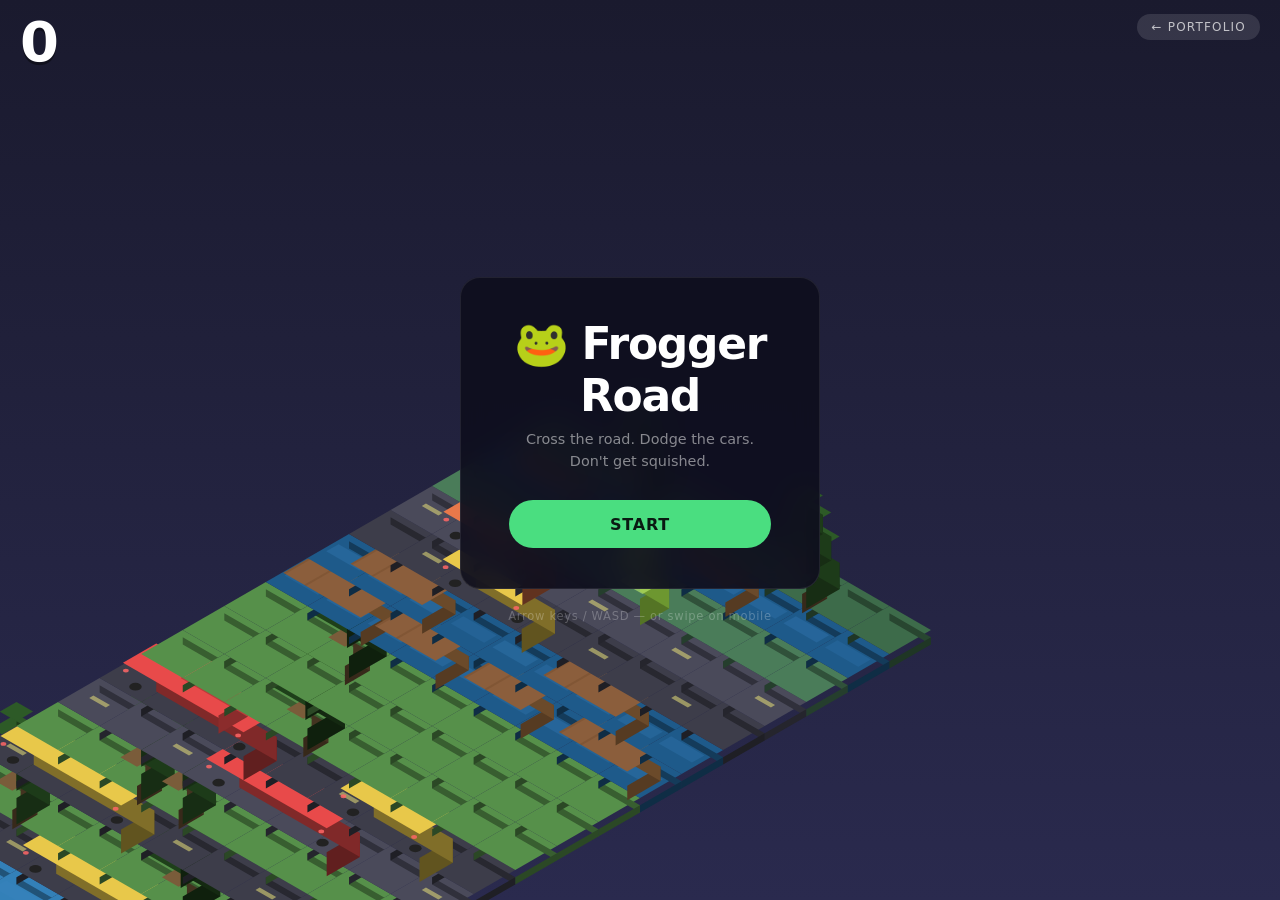
==== frogger-road/index.html @ 853d9061 "Add Frogger Road — Crossy Road-style isometric game" ====
<!DOCTYPE html>
<html lang="en">
<head>
  <meta charset="UTF-8" />
  <meta name="viewport" content="width=device-width, initial-scale=1.0" />
  <title>Frogger Road — Oulan Li</title>
  <meta name="description" content="A chunky, blocky Crossy Road-style game built in JavaScript by Oulan Li." />
  <style>
    * { box-sizing: border-box; margin: 0; padding: 0; }

    :root {
      --bg: #1a1a2e;
      --ui-font: 'Segoe UI', system-ui, sans-serif;
    }

    body {
      background: var(--bg);
      display: flex;
      flex-direction: column;
      align-items: center;
      justify-content: center;
      min-height: 100svh;
      font-family: var(--ui-font);
      overflow: hidden;
      user-select: none;
    }

    #hud {
      position: fixed;
      top: 0; left: 0; right: 0;
      display: flex;
      justify-content: space-between;
      align-items: flex-start;
      padding: 14px 20px 0;
      z-index: 10;
      pointer-events: none;
    }

    #score-display {
      font-size: clamp(2rem, 6vw, 3.5rem);
      font-weight: 900;
      color: #fff;
      text-shadow: 0 3px 0 rgba(0,0,0,0.4);
      letter-spacing: -0.02em;
      line-height: 1;
    }

    #back-btn {
      pointer-events: all;
      background: rgba(255,255,255,0.12);
      border: none;
      color: rgba(255,255,255,0.7);
      font-family: var(--ui-font);
      font-size: 0.75rem;
      letter-spacing: 0.1em;
      text-transform: uppercase;
      padding: 6px 14px;
      border-radius: 20px;
      cursor: pointer;
      text-decoration: none;
      display: inline-block;
      transition: background 0.2s;
    }
    #back-btn:hover { background: rgba(255,255,255,0.22); }

    canvas {
      display: block;
      /* canvas is sized by JS */
      image-rendering: pixelated;
    }

    /* ---- Overlays ---- */
    .overlay {
      position: fixed;
      inset: 0;
      display: flex;
      flex-direction: column;
      align-items: center;
      justify-content: center;
      gap: 1.25rem;
      z-index: 20;
      padding: 2rem;
    }

    .overlay-box {
      background: rgba(15, 15, 30, 0.92);
      backdrop-filter: blur(12px);
      border-radius: 20px;
      padding: 2.5rem 3rem;
      text-align: center;
      max-width: 360px;
      width: 100%;
      border: 1px solid rgba(255,255,255,0.08);
    }

    .overlay-title {
      font-size: clamp(1.8rem, 6vw, 2.75rem);
      font-weight: 900;
      color: #fff;
      letter-spacing: -0.03em;
      margin-bottom: 0.5rem;
    }

    .overlay-sub {
      font-size: 0.9rem;
      color: rgba(255,255,255,0.5);
      margin-bottom: 1.75rem;
      line-height: 1.5;
    }

    .overlay-score {
      font-size: 1.1rem;
      color: rgba(255,255,255,0.7);
      margin-bottom: 0.25rem;
    }
    .overlay-best {
      font-size: 0.8rem;
      color: rgba(255,255,255,0.35);
      margin-bottom: 1.75rem;
    }

    .play-btn {
      background: #4ade80;
      color: #0a1a12;
      font-weight: 900;
      font-size: 1rem;
      letter-spacing: 0.05em;
      text-transform: uppercase;
      border: none;
      border-radius: 50px;
      padding: 0.9rem 2.5rem;
      cursor: pointer;
      transition: transform 0.1s, background 0.2s;
      font-family: var(--ui-font);
      width: 100%;
    }
    .play-btn:hover { background: #86efac; transform: scale(1.03); }
    .play-btn:active { transform: scale(0.97); }

    .controls-hint {
      font-size: 0.72rem;
      color: rgba(255,255,255,0.25);
      letter-spacing: 0.06em;
      text-align: center;
    }

    .hidden { display: none !important; }
  </style>
</head>
<body>

<div id="hud">
  <div id="score-display">0</div>
  <a id="back-btn" href="../index.html">← Portfolio</a>
</div>

<canvas id="canvas"></canvas>

<!-- Start screen -->
<div class="overlay" id="start-overlay">
  <div class="overlay-box">
    <div class="overlay-title">🐸 Frogger Road</div>
    <div class="overlay-sub">Cross the road. Dodge the cars.<br>Don't get squished.</div>
    <button class="play-btn" id="start-btn">Start</button>
  </div>
  <div class="controls-hint">Arrow keys / WASD — or swipe on mobile</div>
</div>

<!-- Game over screen -->
<div class="overlay hidden" id="dead-overlay">
  <div class="overlay-box">
    <div class="overlay-title">💀 Squished</div>
    <div class="overlay-score" id="final-score">Score: 0</div>
    <div class="overlay-best" id="best-score">Best: 0</div>
    <button class="play-btn" id="restart-btn">Try Again</button>
  </div>
  <div class="controls-hint">Arrow keys / WASD — or swipe on mobile</div>
</div>

<script src="game.js"></script>
</body>
</html>
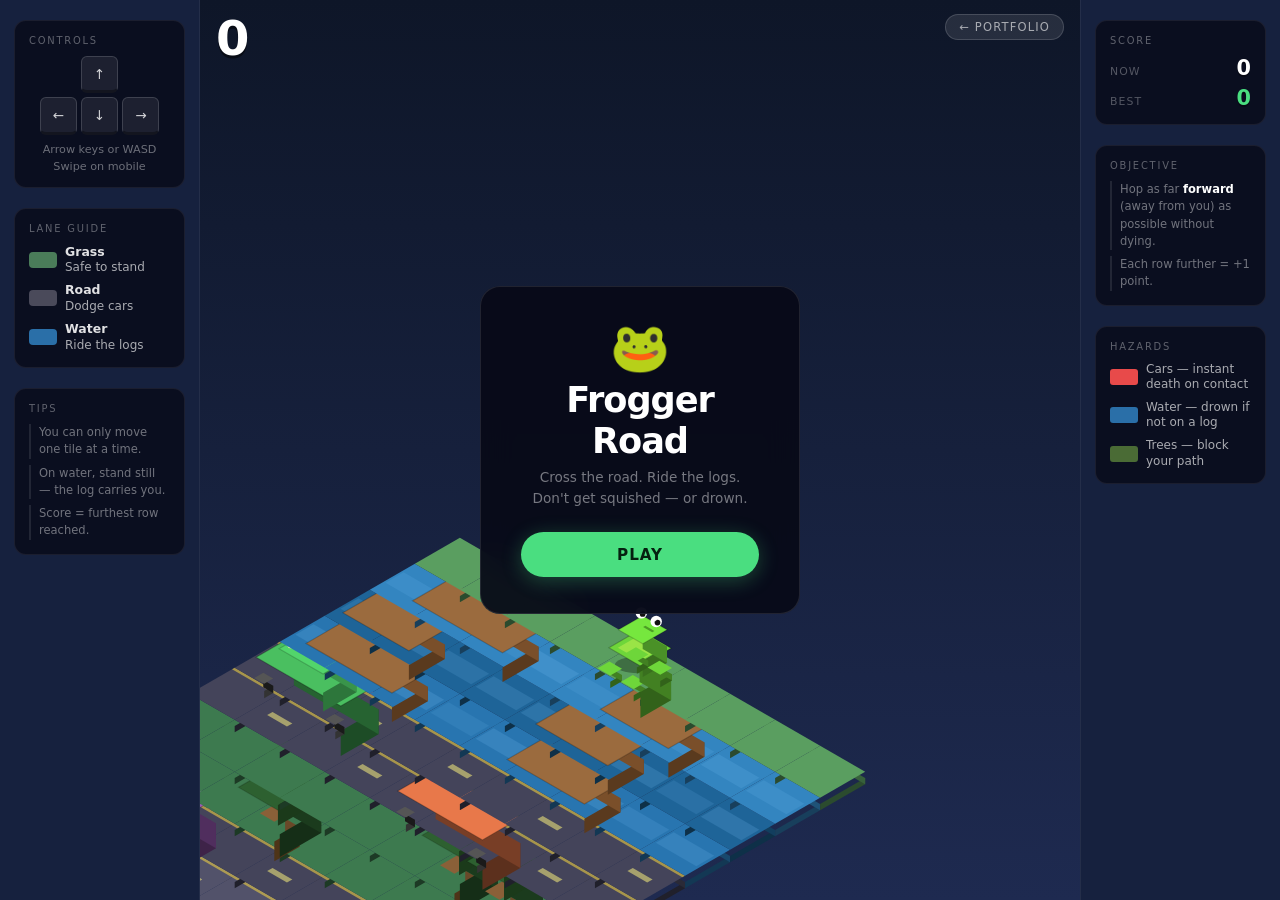
==== commit 3d21a0fc: "Frogger Road: side panels, correct camera, improved art" ====
--- a/frogger-road/index.html
+++ b/frogger-road/index.html
@@ -9,173 +9,399 @@
     * { box-sizing: border-box; margin: 0; padding: 0; }
 
     :root {
-      --bg: #1a1a2e;
+      --bg: #16213e;
+      --panel: rgba(10,12,28,0.88);
+      --accent: #4ade80;
       --ui-font: 'Segoe UI', system-ui, sans-serif;
+      --panel-w: 200px;
     }
 
     body {
       background: var(--bg);
-      display: flex;
-      flex-direction: column;
-      align-items: center;
-      justify-content: center;
-      min-height: 100svh;
       font-family: var(--ui-font);
       overflow: hidden;
       user-select: none;
-    }
-
+      display: grid;
+      /* [left-panel] [game] [right-panel] */
+      grid-template-columns: var(--panel-w) 1fr var(--panel-w);
+      grid-template-rows: 100svh;
+    }
+
+    /* ── Game canvas area ──────────────────────────── */
+    #game-area {
+      position: relative;
+      grid-column: 2;
+      grid-row: 1;
+      overflow: hidden;
+    }
+
+    canvas {
+      display: block;
+      width: 100%;
+      height: 100%;
+      image-rendering: pixelated;
+    }
+
+    /* ── HUD (score + back link, floats over canvas) ── */
     #hud {
-      position: fixed;
+      position: absolute;
       top: 0; left: 0; right: 0;
       display: flex;
       justify-content: space-between;
       align-items: flex-start;
-      padding: 14px 20px 0;
+      padding: 14px 16px 0;
       z-index: 10;
       pointer-events: none;
     }
 
     #score-display {
-      font-size: clamp(2rem, 6vw, 3.5rem);
+      font-size: clamp(2rem, 5vw, 3rem);
       font-weight: 900;
       color: #fff;
-      text-shadow: 0 3px 0 rgba(0,0,0,0.4);
+      text-shadow: 0 3px 0 rgba(0,0,0,0.5);
       letter-spacing: -0.02em;
       line-height: 1;
     }
 
     #back-btn {
       pointer-events: all;
-      background: rgba(255,255,255,0.12);
-      border: none;
-      color: rgba(255,255,255,0.7);
+      background: rgba(255,255,255,0.1);
+      border: 1px solid rgba(255,255,255,0.15);
+      color: rgba(255,255,255,0.6);
       font-family: var(--ui-font);
-      font-size: 0.75rem;
+      font-size: 0.72rem;
       letter-spacing: 0.1em;
       text-transform: uppercase;
-      padding: 6px 14px;
+      padding: 5px 13px;
       border-radius: 20px;
       cursor: pointer;
       text-decoration: none;
       display: inline-block;
-      transition: background 0.2s;
-    }
-    #back-btn:hover { background: rgba(255,255,255,0.22); }
-
-    canvas {
+      transition: background 0.2s, color 0.2s;
+    }
+    #back-btn:hover { background: rgba(255,255,255,0.2); color: #fff; }
+
+    /* ── Side panels ───────────────────────────────── */
+    .side-panel {
+      grid-row: 1;
+      padding: 20px 14px;
+      display: flex;
+      flex-direction: column;
+      gap: 20px;
+      overflow: hidden;
+    }
+
+    #panel-left  { grid-column: 1; border-right: 1px solid rgba(255,255,255,0.06); }
+    #panel-right { grid-column: 3; border-left:  1px solid rgba(255,255,255,0.06); }
+
+    .panel-section {
+      background: var(--panel);
+      border-radius: 12px;
+      padding: 14px;
+      border: 1px solid rgba(255,255,255,0.07);
+    }
+
+    .panel-heading {
+      font-size: 0.62rem;
+      letter-spacing: 0.18em;
+      text-transform: uppercase;
+      color: rgba(255,255,255,0.35);
+      margin-bottom: 10px;
+    }
+
+    /* ── Controls key display ── */
+    .key-grid {
+      display: grid;
+      grid-template-columns: repeat(3, 1fr);
+      gap: 4px;
+      width: 100%;
+      max-width: 120px;
+      margin: 0 auto;
+    }
+    .key {
+      aspect-ratio: 1;
+      background: rgba(255,255,255,0.08);
+      border: 1px solid rgba(255,255,255,0.15);
+      border-bottom: 3px solid rgba(0,0,0,0.35);
+      border-radius: 6px;
+      display: flex;
+      align-items: center;
+      justify-content: center;
+      font-size: 0.85rem;
+      color: rgba(255,255,255,0.8);
+    }
+    .key.spacer { background: transparent; border: none; }
+    .key-label {
+      font-size: 0.7rem;
+      color: rgba(255,255,255,0.4);
+      text-align: center;
+      margin-top: 8px;
+    }
+
+    /* ── Lane legend ── */
+    .legend-item {
+      display: flex;
+      align-items: center;
+      gap: 8px;
+      margin-bottom: 7px;
+    }
+    .legend-item:last-child { margin-bottom: 0; }
+    .legend-swatch {
+      width: 28px;
+      height: 16px;
+      border-radius: 4px;
+      flex: none;
+    }
+    .legend-text {
+      font-size: 0.75rem;
+      color: rgba(255,255,255,0.65);
+      line-height: 1.3;
+    }
+    .legend-text strong {
       display: block;
-      /* canvas is sized by JS */
-      image-rendering: pixelated;
-    }
-
-    /* ---- Overlays ---- */
+      color: rgba(255,255,255,0.88);
+      font-size: 0.78rem;
+    }
+
+    /* ── Tip text ── */
+    .tip-line {
+      font-size: 0.72rem;
+      color: rgba(255,255,255,0.42);
+      line-height: 1.5;
+      border-left: 2px solid rgba(255,255,255,0.1);
+      padding-left: 8px;
+    }
+    .tip-line + .tip-line { margin-top: 6px; }
+
+    /* ── Score panel (right) ── */
+    .stat-row {
+      display: flex;
+      justify-content: space-between;
+      align-items: baseline;
+      margin-bottom: 6px;
+    }
+    .stat-row:last-child { margin-bottom: 0; }
+    .stat-label {
+      font-size: 0.68rem;
+      letter-spacing: 0.1em;
+      text-transform: uppercase;
+      color: rgba(255,255,255,0.3);
+    }
+    .stat-value {
+      font-size: 1.3rem;
+      font-weight: 900;
+      color: #fff;
+      text-shadow: 0 2px 0 rgba(0,0,0,0.4);
+    }
+    #panel-best-val { color: var(--accent); }
+
+    /* ── Overlays ────────────────────────────────────── */
     .overlay {
-      position: fixed;
+      position: absolute;
       inset: 0;
       display: flex;
       flex-direction: column;
       align-items: center;
       justify-content: center;
-      gap: 1.25rem;
+      gap: 1rem;
       z-index: 20;
       padding: 2rem;
     }
 
     .overlay-box {
-      background: rgba(15, 15, 30, 0.92);
-      backdrop-filter: blur(12px);
+      background: rgba(8, 10, 24, 0.94);
+      backdrop-filter: blur(16px);
       border-radius: 20px;
-      padding: 2.5rem 3rem;
+      padding: 2.25rem 2.5rem;
       text-align: center;
-      max-width: 360px;
+      max-width: 320px;
       width: 100%;
-      border: 1px solid rgba(255,255,255,0.08);
+      border: 1px solid rgba(255,255,255,0.1);
+    }
+
+    .overlay-emoji {
+      font-size: 3rem;
+      line-height: 1;
+      margin-bottom: 0.5rem;
     }
 
     .overlay-title {
-      font-size: clamp(1.8rem, 6vw, 2.75rem);
+      font-size: clamp(1.6rem, 5vw, 2.2rem);
       font-weight: 900;
       color: #fff;
       letter-spacing: -0.03em;
-      margin-bottom: 0.5rem;
+      margin-bottom: 0.4rem;
     }
 
     .overlay-sub {
-      font-size: 0.9rem;
-      color: rgba(255,255,255,0.5);
-      margin-bottom: 1.75rem;
+      font-size: 0.85rem;
+      color: rgba(255,255,255,0.45);
+      margin-bottom: 1.5rem;
       line-height: 1.5;
     }
 
-    .overlay-score {
-      font-size: 1.1rem;
-      color: rgba(255,255,255,0.7);
-      margin-bottom: 0.25rem;
-    }
-    .overlay-best {
-      font-size: 0.8rem;
-      color: rgba(255,255,255,0.35);
-      margin-bottom: 1.75rem;
+    .overlay-score-big {
+      font-size: 2.5rem;
+      font-weight: 900;
+      color: #fff;
+      line-height: 1;
+      margin-bottom: 0.2rem;
+    }
+    .overlay-best-line {
+      font-size: 0.78rem;
+      color: var(--accent);
+      margin-bottom: 1.5rem;
+      letter-spacing: 0.05em;
     }
 
     .play-btn {
-      background: #4ade80;
-      color: #0a1a12;
+      background: var(--accent);
+      color: #052010;
       font-weight: 900;
-      font-size: 1rem;
-      letter-spacing: 0.05em;
+      font-size: 0.95rem;
+      letter-spacing: 0.06em;
       text-transform: uppercase;
       border: none;
       border-radius: 50px;
-      padding: 0.9rem 2.5rem;
+      padding: 0.85rem 2rem;
       cursor: pointer;
-      transition: transform 0.1s, background 0.2s;
+      transition: transform 0.1s, background 0.15s, box-shadow 0.15s;
       font-family: var(--ui-font);
       width: 100%;
-    }
-    .play-btn:hover { background: #86efac; transform: scale(1.03); }
+      box-shadow: 0 4px 20px rgba(74,222,128,0.3);
+    }
+    .play-btn:hover {
+      background: #86efac;
+      transform: scale(1.03);
+      box-shadow: 0 6px 28px rgba(74,222,128,0.45);
+    }
     .play-btn:active { transform: scale(0.97); }
 
-    .controls-hint {
-      font-size: 0.72rem;
-      color: rgba(255,255,255,0.25);
-      letter-spacing: 0.06em;
-      text-align: center;
-    }
-
     .hidden { display: none !important; }
+
+    /* ── Responsive: hide panels on small screens ── */
+    @media (max-width: 680px) {
+      body {
+        grid-template-columns: 1fr;
+      }
+      #game-area { grid-column: 1; }
+      #panel-left, #panel-right { display: none; }
+    }
   </style>
 </head>
 <body>
 
-<div id="hud">
-  <div id="score-display">0</div>
-  <a id="back-btn" href="../index.html">← Portfolio</a>
+<!-- ── Left panel: controls + tips ─────────────────────── -->
+<aside class="side-panel" id="panel-left">
+
+  <div class="panel-section">
+    <div class="panel-heading">Controls</div>
+    <div class="key-grid">
+      <div class="key spacer"></div>
+      <div class="key">↑</div>
+      <div class="key spacer"></div>
+      <div class="key">←</div>
+      <div class="key">↓</div>
+      <div class="key">→</div>
+    </div>
+    <div class="key-label">Arrow keys or WASD</div>
+    <div class="key-label" style="margin-top:4px">Swipe on mobile</div>
+  </div>
+
+  <div class="panel-section">
+    <div class="panel-heading">Lane Guide</div>
+    <div class="legend-item">
+      <div class="legend-swatch" style="background:#4a7c59"></div>
+      <div class="legend-text"><strong>Grass</strong>Safe to stand</div>
+    </div>
+    <div class="legend-item">
+      <div class="legend-swatch" style="background:#4a4a5a"></div>
+      <div class="legend-text"><strong>Road</strong>Dodge cars</div>
+    </div>
+    <div class="legend-item">
+      <div class="legend-swatch" style="background:#2a6fa8"></div>
+      <div class="legend-text"><strong>Water</strong>Ride the logs</div>
+    </div>
+  </div>
+
+  <div class="panel-section">
+    <div class="panel-heading">Tips</div>
+    <div class="tip-line">You can only move one tile at a time.</div>
+    <div class="tip-line" style="margin-top:6px">On water, stand still — the log carries you.</div>
+    <div class="tip-line" style="margin-top:6px">Score = furthest row reached.</div>
+  </div>
+
+</aside>
+
+<!-- ── Game area ─────────────────────────────────────────── -->
+<div id="game-area">
+  <div id="hud">
+    <div id="score-display">0</div>
+    <a id="back-btn" href="../index.html">← Portfolio</a>
+  </div>
+
+  <canvas id="canvas"></canvas>
+
+  <!-- Start screen -->
+  <div class="overlay" id="start-overlay">
+    <div class="overlay-box">
+      <div class="overlay-emoji">🐸</div>
+      <div class="overlay-title">Frogger Road</div>
+      <div class="overlay-sub">Cross the road. Ride the logs.<br>Don't get squished — or drown.</div>
+      <button class="play-btn" id="start-btn">Play</button>
+    </div>
+  </div>
+
+  <!-- Game over screen -->
+  <div class="overlay hidden" id="dead-overlay">
+    <div class="overlay-box">
+      <div class="overlay-emoji" id="dead-emoji">💀</div>
+      <div class="overlay-title" id="dead-title">Squished</div>
+      <div class="overlay-score-big" id="final-score">0</div>
+      <div class="overlay-best-line" id="best-score">Best: 0</div>
+      <button class="play-btn" id="restart-btn">Try Again</button>
+    </div>
+  </div>
 </div>
 
-<canvas id="canvas"></canvas>
-
-<!-- Start screen -->
-<div class="overlay" id="start-overlay">
-  <div class="overlay-box">
-    <div class="overlay-title">🐸 Frogger Road</div>
-    <div class="overlay-sub">Cross the road. Dodge the cars.<br>Don't get squished.</div>
-    <button class="play-btn" id="start-btn">Start</button>
-  </div>
-  <div class="controls-hint">Arrow keys / WASD — or swipe on mobile</div>
-</div>
-
-<!-- Game over screen -->
-<div class="overlay hidden" id="dead-overlay">
-  <div class="overlay-box">
-    <div class="overlay-title">💀 Squished</div>
-    <div class="overlay-score" id="final-score">Score: 0</div>
-    <div class="overlay-best" id="best-score">Best: 0</div>
-    <button class="play-btn" id="restart-btn">Try Again</button>
-  </div>
-  <div class="controls-hint">Arrow keys / WASD — or swipe on mobile</div>
-</div>
+<!-- ── Right panel: live score + stats ──────────────────── -->
+<aside class="side-panel" id="panel-right">
+
+  <div class="panel-section">
+    <div class="panel-heading">Score</div>
+    <div class="stat-row">
+      <span class="stat-label">Now</span>
+      <span class="stat-value" id="panel-score-val">0</span>
+    </div>
+    <div class="stat-row">
+      <span class="stat-label">Best</span>
+      <span class="stat-value" id="panel-best-val">0</span>
+    </div>
+  </div>
+
+  <div class="panel-section">
+    <div class="panel-heading">Objective</div>
+    <div class="tip-line">Hop as far <strong style="color:#fff">forward</strong> (away from you) as possible without dying.</div>
+    <div class="tip-line" style="margin-top:6px">Each row further = +1 point.</div>
+  </div>
+
+  <div class="panel-section">
+    <div class="panel-heading">Hazards</div>
+    <div class="legend-item">
+      <div class="legend-swatch" style="background:#e84a4a; border-radius:3px"></div>
+      <div class="legend-text">Cars — instant death on contact</div>
+    </div>
+    <div class="legend-item">
+      <div class="legend-swatch" style="background:#2a6fa8; border-radius:3px"></div>
+      <div class="legend-text">Water — drown if not on a log</div>
+    </div>
+    <div class="legend-item">
+      <div class="legend-swatch" style="background:#4a6b35; border-radius:3px"></div>
+      <div class="legend-text">Trees — block your path</div>
+    </div>
+  </div>
+
+</aside>
 
 <script src="game.js"></script>
 </body>
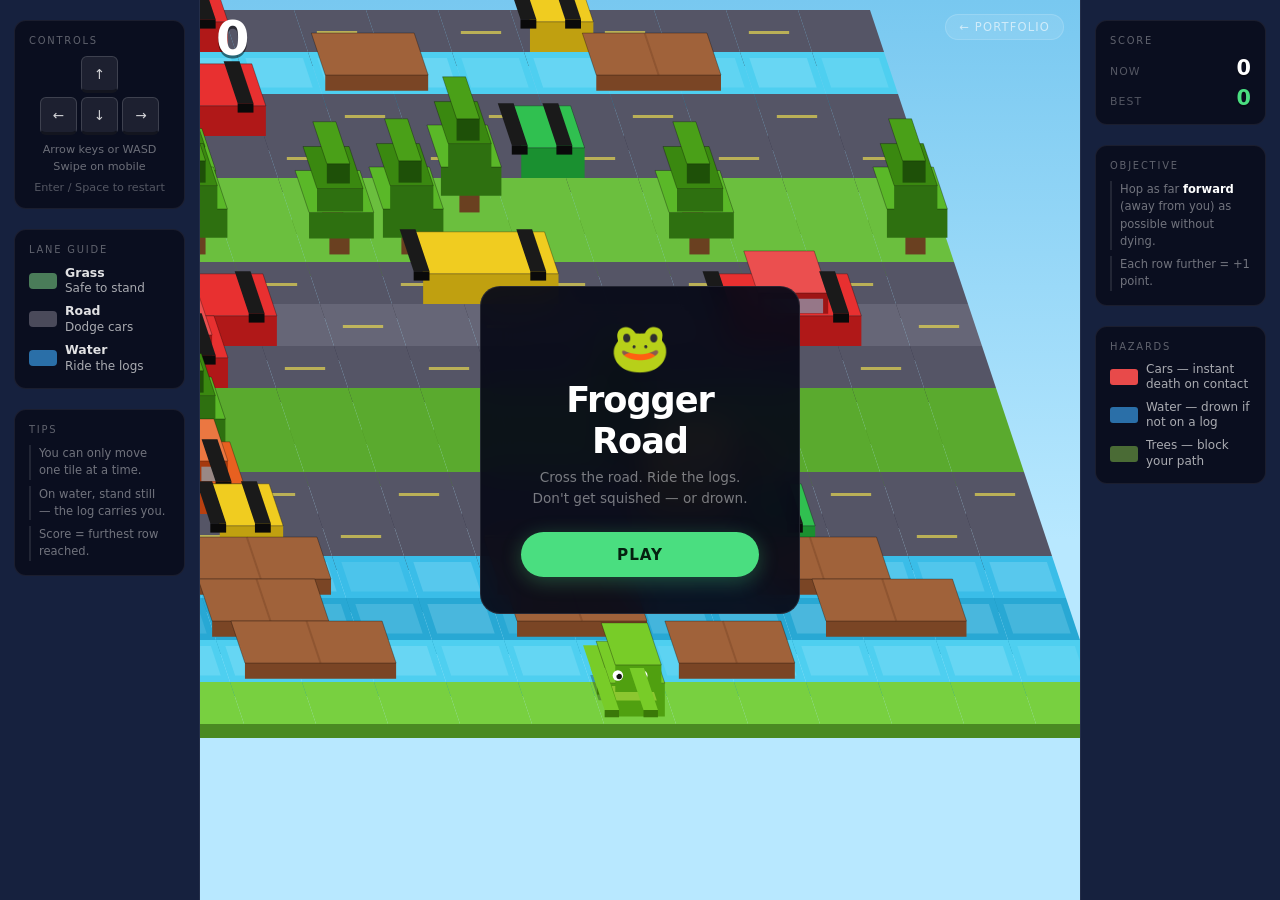
==== commit d626a8ea: "Add Enter/Space keyboard restart" ====
--- a/frogger-road/index.html
+++ b/frogger-road/index.html
@@ -306,6 +306,7 @@
     </div>
     <div class="key-label">Arrow keys or WASD</div>
     <div class="key-label" style="margin-top:4px">Swipe on mobile</div>
+    <div class="key-label" style="margin-top:8px; color:rgba(255,255,255,0.3)">Enter / Space to restart</div>
   </div>
 
   <div class="panel-section">
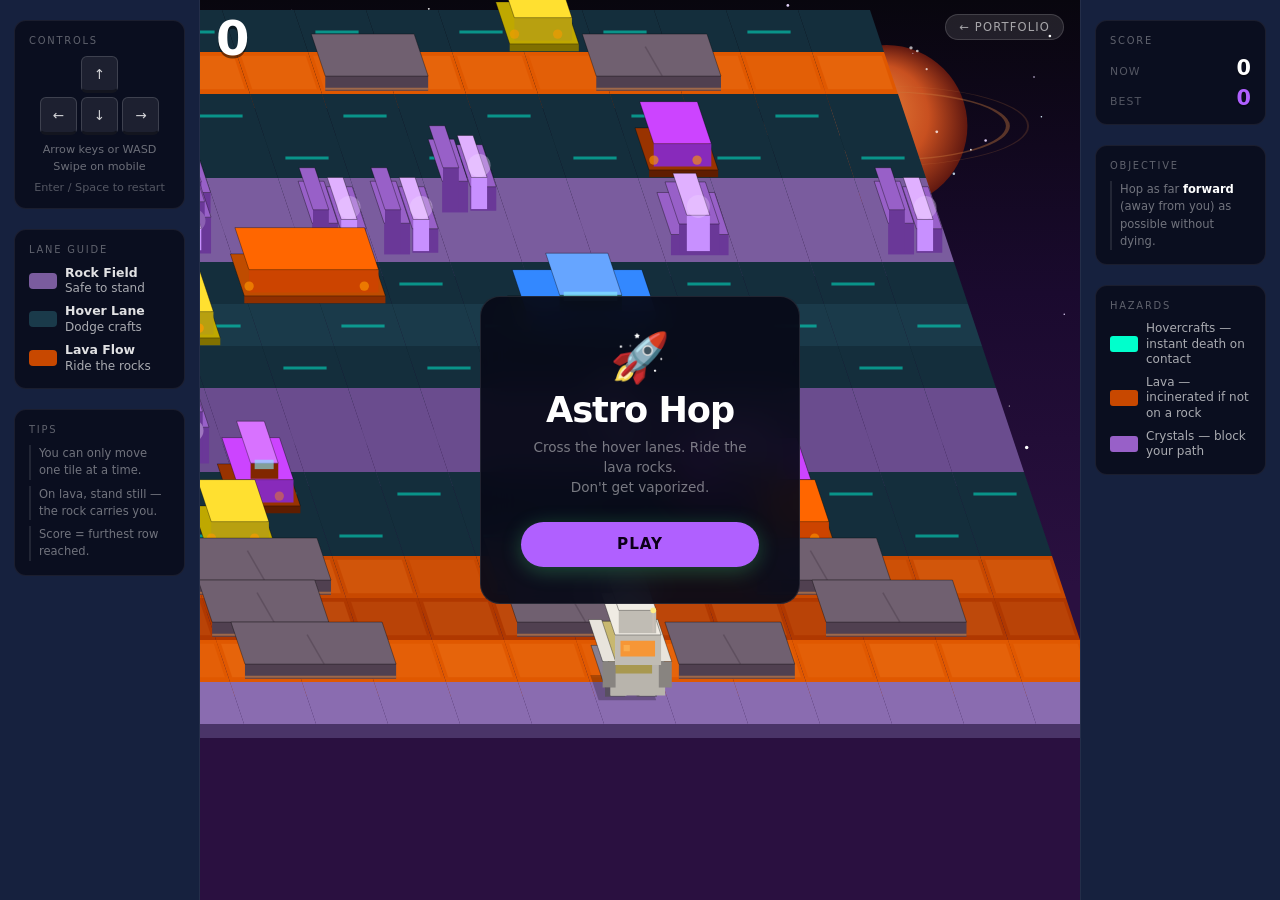
==== commit a86aa756: "Retheme: Astro Hop — astronaut, alien planet, hovercrafts, lava, crystals" ====
--- a/frogger-road/index.html
+++ b/frogger-road/index.html
@@ -3,15 +3,15 @@
 <head>
   <meta charset="UTF-8" />
   <meta name="viewport" content="width=device-width, initial-scale=1.0" />
-  <title>Frogger Road — Oulan Li</title>
-  <meta name="description" content="A chunky, blocky Crossy Road-style game built in JavaScript by Oulan Li." />
+  <title>Astro Hop — Oulan Li</title>
+  <meta name="description" content="A chunky, blocky Crossy Road-style space game built in JavaScript by Oulan Li." />
   <style>
     * { box-sizing: border-box; margin: 0; padding: 0; }
 
     :root {
       --bg: #16213e;
       --panel: rgba(10,12,28,0.88);
-      --accent: #4ade80;
+      --accent: #b060ff;
       --ui-font: 'Segoe UI', system-ui, sans-serif;
       --panel-w: 200px;
     }
@@ -256,7 +256,7 @@
 
     .play-btn {
       background: var(--accent);
-      color: #052010;
+      color: #0d0018;
       font-weight: 900;
       font-size: 0.95rem;
       letter-spacing: 0.06em;
@@ -312,23 +312,23 @@
   <div class="panel-section">
     <div class="panel-heading">Lane Guide</div>
     <div class="legend-item">
-      <div class="legend-swatch" style="background:#4a7c59"></div>
-      <div class="legend-text"><strong>Grass</strong>Safe to stand</div>
-    </div>
-    <div class="legend-item">
-      <div class="legend-swatch" style="background:#4a4a5a"></div>
-      <div class="legend-text"><strong>Road</strong>Dodge cars</div>
-    </div>
-    <div class="legend-item">
-      <div class="legend-swatch" style="background:#2a6fa8"></div>
-      <div class="legend-text"><strong>Water</strong>Ride the logs</div>
+      <div class="legend-swatch" style="background:#7a5c9e"></div>
+      <div class="legend-text"><strong>Rock Field</strong>Safe to stand</div>
+    </div>
+    <div class="legend-item">
+      <div class="legend-swatch" style="background:#1a3a4a"></div>
+      <div class="legend-text"><strong>Hover Lane</strong>Dodge crafts</div>
+    </div>
+    <div class="legend-item">
+      <div class="legend-swatch" style="background:#c84800"></div>
+      <div class="legend-text"><strong>Lava Flow</strong>Ride the rocks</div>
     </div>
   </div>
 
   <div class="panel-section">
     <div class="panel-heading">Tips</div>
     <div class="tip-line">You can only move one tile at a time.</div>
-    <div class="tip-line" style="margin-top:6px">On water, stand still — the log carries you.</div>
+    <div class="tip-line" style="margin-top:6px">On lava, stand still — the rock carries you.</div>
     <div class="tip-line" style="margin-top:6px">Score = furthest row reached.</div>
   </div>
 
@@ -346,9 +346,9 @@
   <!-- Start screen -->
   <div class="overlay" id="start-overlay">
     <div class="overlay-box">
-      <div class="overlay-emoji">🐸</div>
-      <div class="overlay-title">Frogger Road</div>
-      <div class="overlay-sub">Cross the road. Ride the logs.<br>Don't get squished — or drown.</div>
+      <div class="overlay-emoji">🚀</div>
+      <div class="overlay-title">Astro Hop</div>
+      <div class="overlay-sub">Cross the hover lanes. Ride the lava rocks.<br>Don't get vaporized.</div>
       <button class="play-btn" id="start-btn">Play</button>
     </div>
   </div>
@@ -383,22 +383,21 @@
   <div class="panel-section">
     <div class="panel-heading">Objective</div>
     <div class="tip-line">Hop as far <strong style="color:#fff">forward</strong> (away from you) as possible without dying.</div>
-    <div class="tip-line" style="margin-top:6px">Each row further = +1 point.</div>
   </div>
 
   <div class="panel-section">
     <div class="panel-heading">Hazards</div>
     <div class="legend-item">
-      <div class="legend-swatch" style="background:#e84a4a; border-radius:3px"></div>
-      <div class="legend-text">Cars — instant death on contact</div>
-    </div>
-    <div class="legend-item">
-      <div class="legend-swatch" style="background:#2a6fa8; border-radius:3px"></div>
-      <div class="legend-text">Water — drown if not on a log</div>
-    </div>
-    <div class="legend-item">
-      <div class="legend-swatch" style="background:#4a6b35; border-radius:3px"></div>
-      <div class="legend-text">Trees — block your path</div>
+      <div class="legend-swatch" style="background:#00ffcc; border-radius:3px"></div>
+      <div class="legend-text">Hovercrafts — instant death on contact</div>
+    </div>
+    <div class="legend-item">
+      <div class="legend-swatch" style="background:#c84800; border-radius:3px"></div>
+      <div class="legend-text">Lava — incinerated if not on a rock</div>
+    </div>
+    <div class="legend-item">
+      <div class="legend-swatch" style="background:#9860c8; border-radius:3px"></div>
+      <div class="legend-text">Crystals — block your path</div>
     </div>
   </div>
 
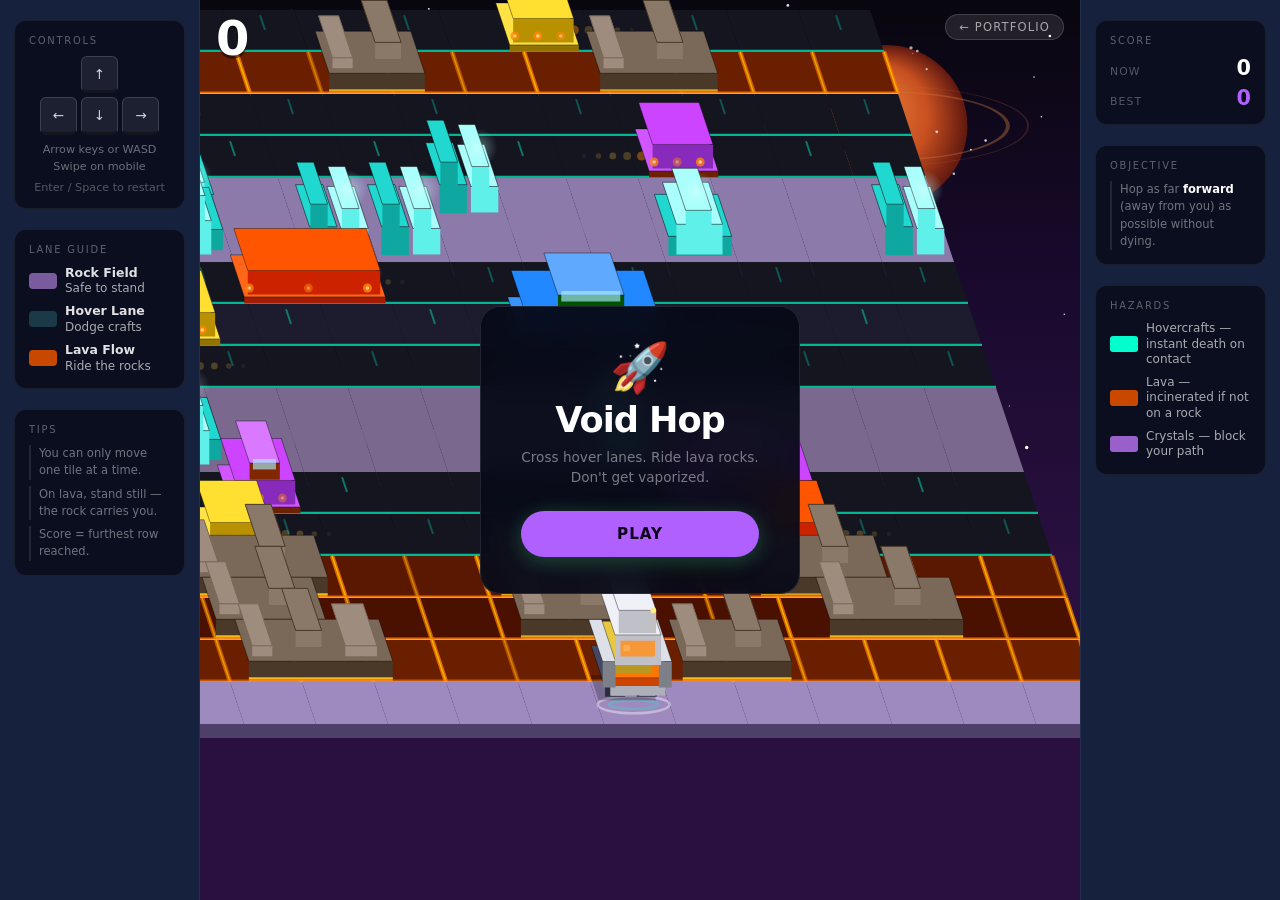
==== commit 6555ddb5: "Final: rename to Void Hop, complete README and prompt log" ====
--- a/frogger-road/index.html
+++ b/frogger-road/index.html
@@ -3,8 +3,8 @@
 <head>
   <meta charset="UTF-8" />
   <meta name="viewport" content="width=device-width, initial-scale=1.0" />
-  <title>Astro Hop — Oulan Li</title>
-  <meta name="description" content="A chunky, blocky Crossy Road-style space game built in JavaScript by Oulan Li." />
+  <title>Void Hop — Oulan Li</title>
+  <meta name="description" content="Void Hop: a chunky, blocky Crossy Road-style space game built in JavaScript by Oulan Li." />
   <style>
     * { box-sizing: border-box; margin: 0; padding: 0; }
 
@@ -347,8 +347,8 @@
   <div class="overlay" id="start-overlay">
     <div class="overlay-box">
       <div class="overlay-emoji">🚀</div>
-      <div class="overlay-title">Astro Hop</div>
-      <div class="overlay-sub">Cross the hover lanes. Ride the lava rocks.<br>Don't get vaporized.</div>
+      <div class="overlay-title">Void Hop</div>
+      <div class="overlay-sub">Cross hover lanes. Ride lava rocks.<br>Don't get vaporized.</div>
       <button class="play-btn" id="start-btn">Play</button>
     </div>
   </div>
